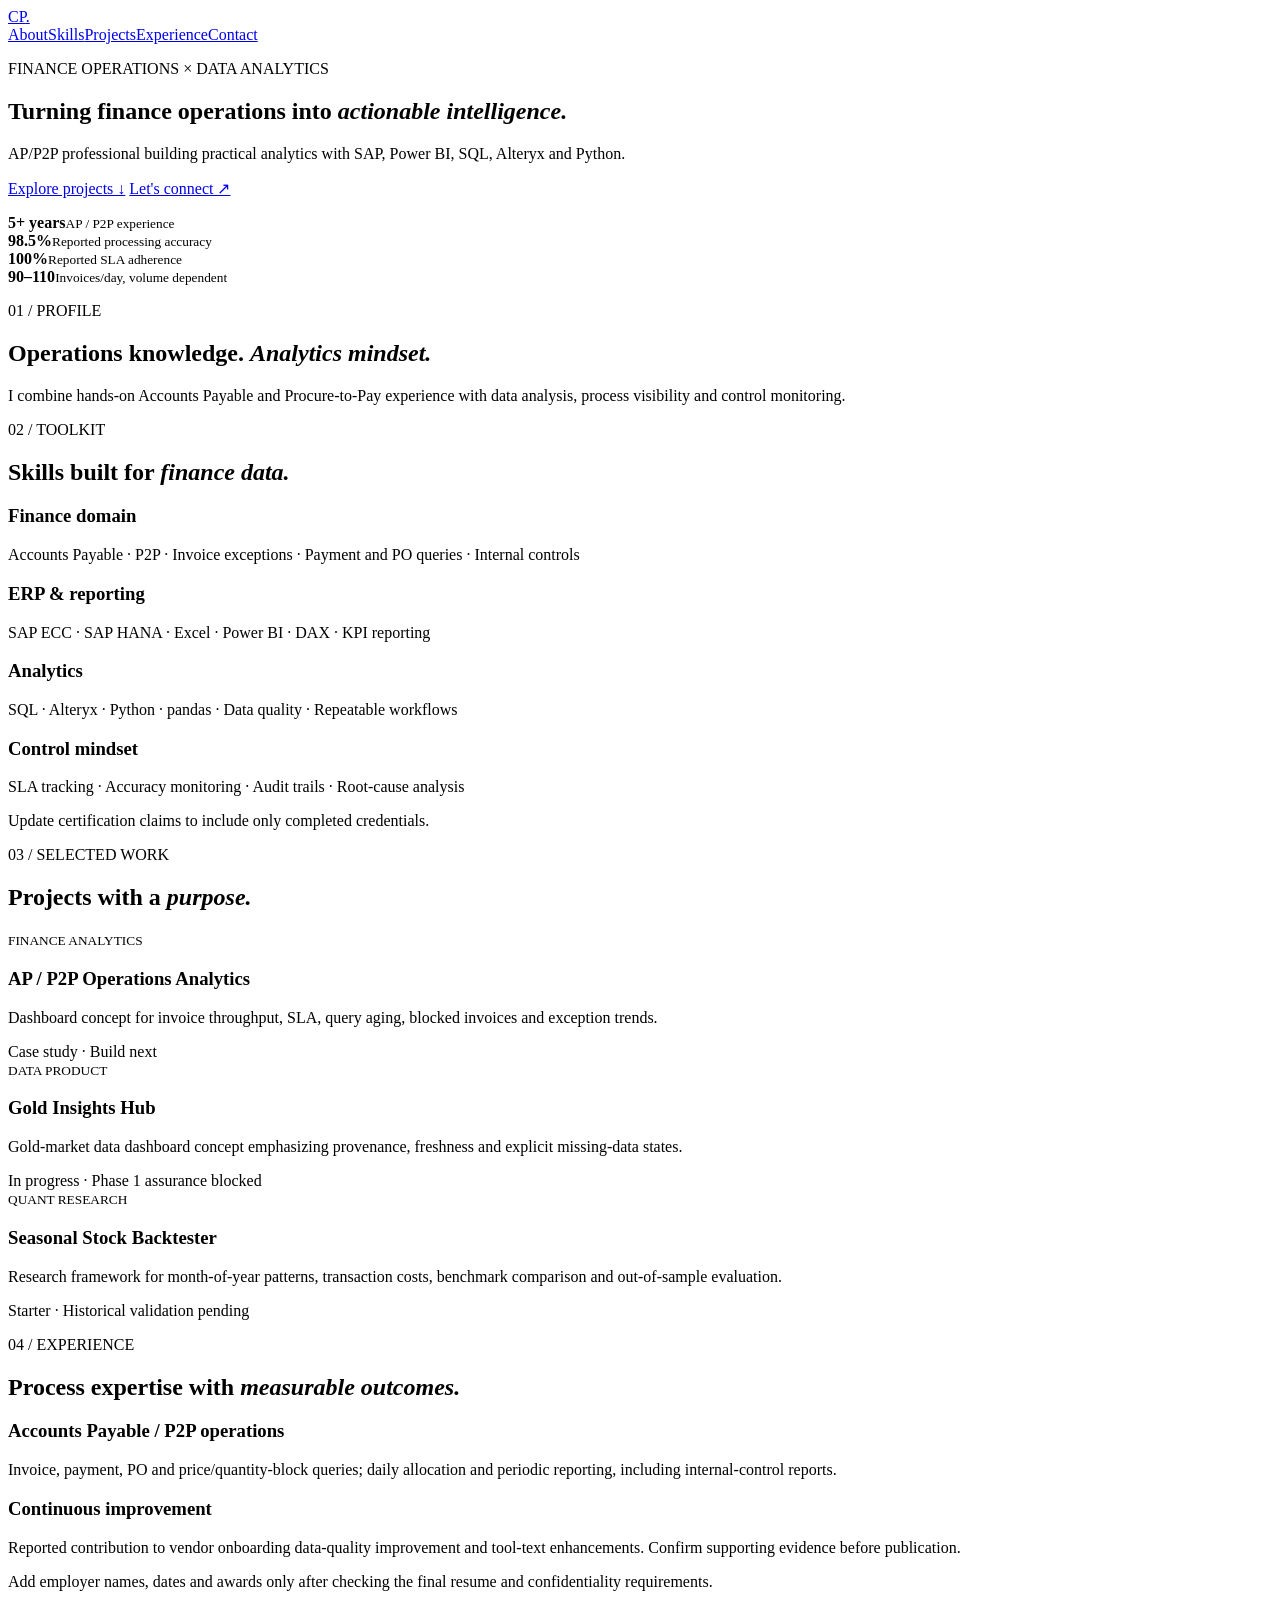
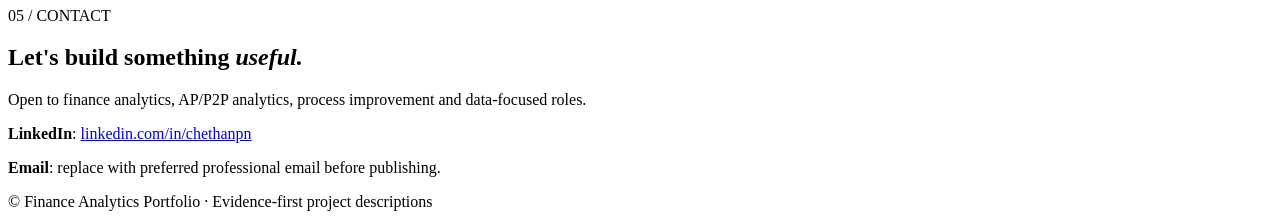
==== index.html @ 90d52b43 "Add index.html starter implementation" ====
<!doctype html>
<html lang="en"><head><meta charset="utf-8"><meta name="viewport" content="width=device-width,initial-scale=1"><meta name="description" content="Finance operations and analytics portfolio: AP/P2P, SAP, Power BI, SQL, Alteryx and Python."><title>Finance Analytics Portfolio</title><link rel="stylesheet" href="styles.css"></head>
<body><header><a class="brand" href="#home">CP<span>.</span></a><nav><a href="#about">About</a><a href="#skills">Skills</a><a href="#projects">Projects</a><a href="#experience">Experience</a><a href="#contact">Contact</a></nav></header>
<main>
<section id="home" class="hero"><p class="eyebrow">FINANCE OPERATIONS × DATA ANALYTICS</p><h1>Turning finance operations into <em>actionable intelligence.</em></h1><p class="lede">AP/P2P professional building practical analytics with SAP, Power BI, SQL, Alteryx and Python.</p><p><a class="button primary" href="#projects">Explore projects ↓</a> <a class="button" href="#contact">Let's connect ↗</a></p><div class="stats"><div><b>5+ years</b><small>AP / P2P experience</small></div><div><b>98.5%</b><small>Reported processing accuracy</small></div><div><b>100%</b><small>Reported SLA adherence</small></div><div><b>90–110</b><small>Invoices/day, volume dependent</small></div></div></section>
<section id="about"><p class="eyebrow">01 / PROFILE</p><h2>Operations knowledge. <em>Analytics mindset.</em></h2><p class="lead">I combine hands-on Accounts Payable and Procure-to-Pay experience with data analysis, process visibility and control monitoring.</p></section>
<section id="skills"><p class="eyebrow">02 / TOOLKIT</p><h2>Skills built for <em>finance data.</em></h2><div class="grid"><article><h3>Finance domain</h3><p>Accounts Payable · P2P · Invoice exceptions · Payment and PO queries · Internal controls</p></article><article><h3>ERP & reporting</h3><p>SAP ECC · SAP HANA · Excel · Power BI · DAX · KPI reporting</p></article><article><h3>Analytics</h3><p>SQL · Alteryx · Python · pandas · Data quality · Repeatable workflows</p></article><article><h3>Control mindset</h3><p>SLA tracking · Accuracy monitoring · Audit trails · Root-cause analysis</p></article></div><p class="note">Update certification claims to include only completed credentials.</p></section>
<section id="projects"><p class="eyebrow">03 / SELECTED WORK</p><h2>Projects with a <em>purpose.</em></h2><div class="grid"><article><small>FINANCE ANALYTICS</small><h3>AP / P2P Operations Analytics</h3><p>Dashboard concept for invoice throughput, SLA, query aging, blocked invoices and exception trends.</p><span class="status">Case study · Build next</span></article><article><small>DATA PRODUCT</small><h3>Gold Insights Hub</h3><p>Gold-market data dashboard concept emphasizing provenance, freshness and explicit missing-data states.</p><span class="status">In progress · Phase 1 assurance blocked</span></article><article><small>QUANT RESEARCH</small><h3>Seasonal Stock Backtester</h3><p>Research framework for month-of-year patterns, transaction costs, benchmark comparison and out-of-sample evaluation.</p><span class="status">Starter · Historical validation pending</span></article></div></section>
<section id="experience"><p class="eyebrow">04 / EXPERIENCE</p><h2>Process expertise with <em>measurable outcomes.</em></h2><article><h3>Accounts Payable / P2P operations</h3><p>Invoice, payment, PO and price/quantity-block queries; daily allocation and periodic reporting, including internal-control reports.</p></article><article><h3>Continuous improvement</h3><p>Reported contribution to vendor onboarding data-quality improvement and tool-text enhancements. Confirm supporting evidence before publication.</p></article><p class="note">Add employer names, dates and awards only after checking the final resume and confidentiality requirements.</p></section>
<section id="contact"><p class="eyebrow">05 / CONTACT</p><h2>Let's build something <em>useful.</em></h2><p>Open to finance analytics, AP/P2P analytics, process improvement and data-focused roles.</p><p><b>LinkedIn</b>: <a href="https://www.linkedin.com/in/chethanpn/">linkedin.com/in/chethanpn</a></p><p><b>Email</b>: replace with preferred professional email before publishing.</p></section>
</main><footer>© <span id="year"></span> Finance Analytics Portfolio · Evidence-first project descriptions</footer><script src="script.js"></script></body></html>
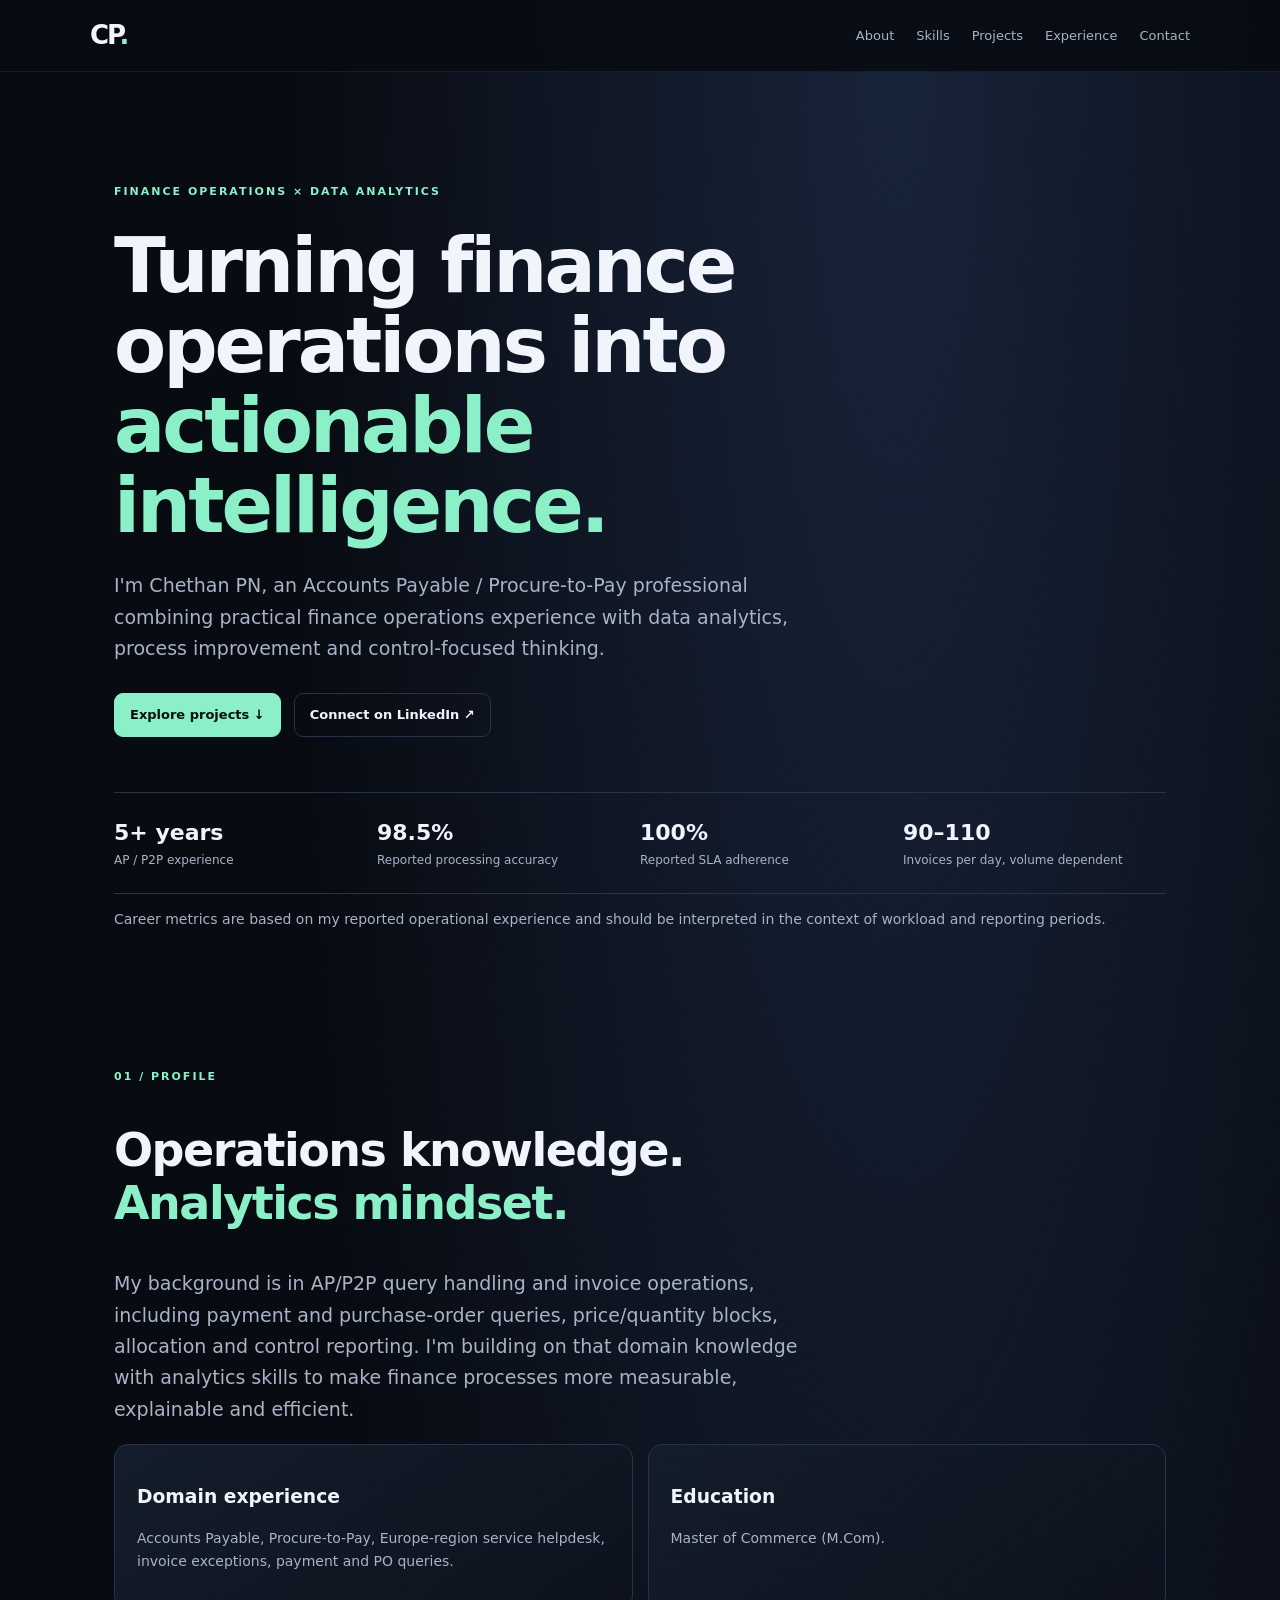
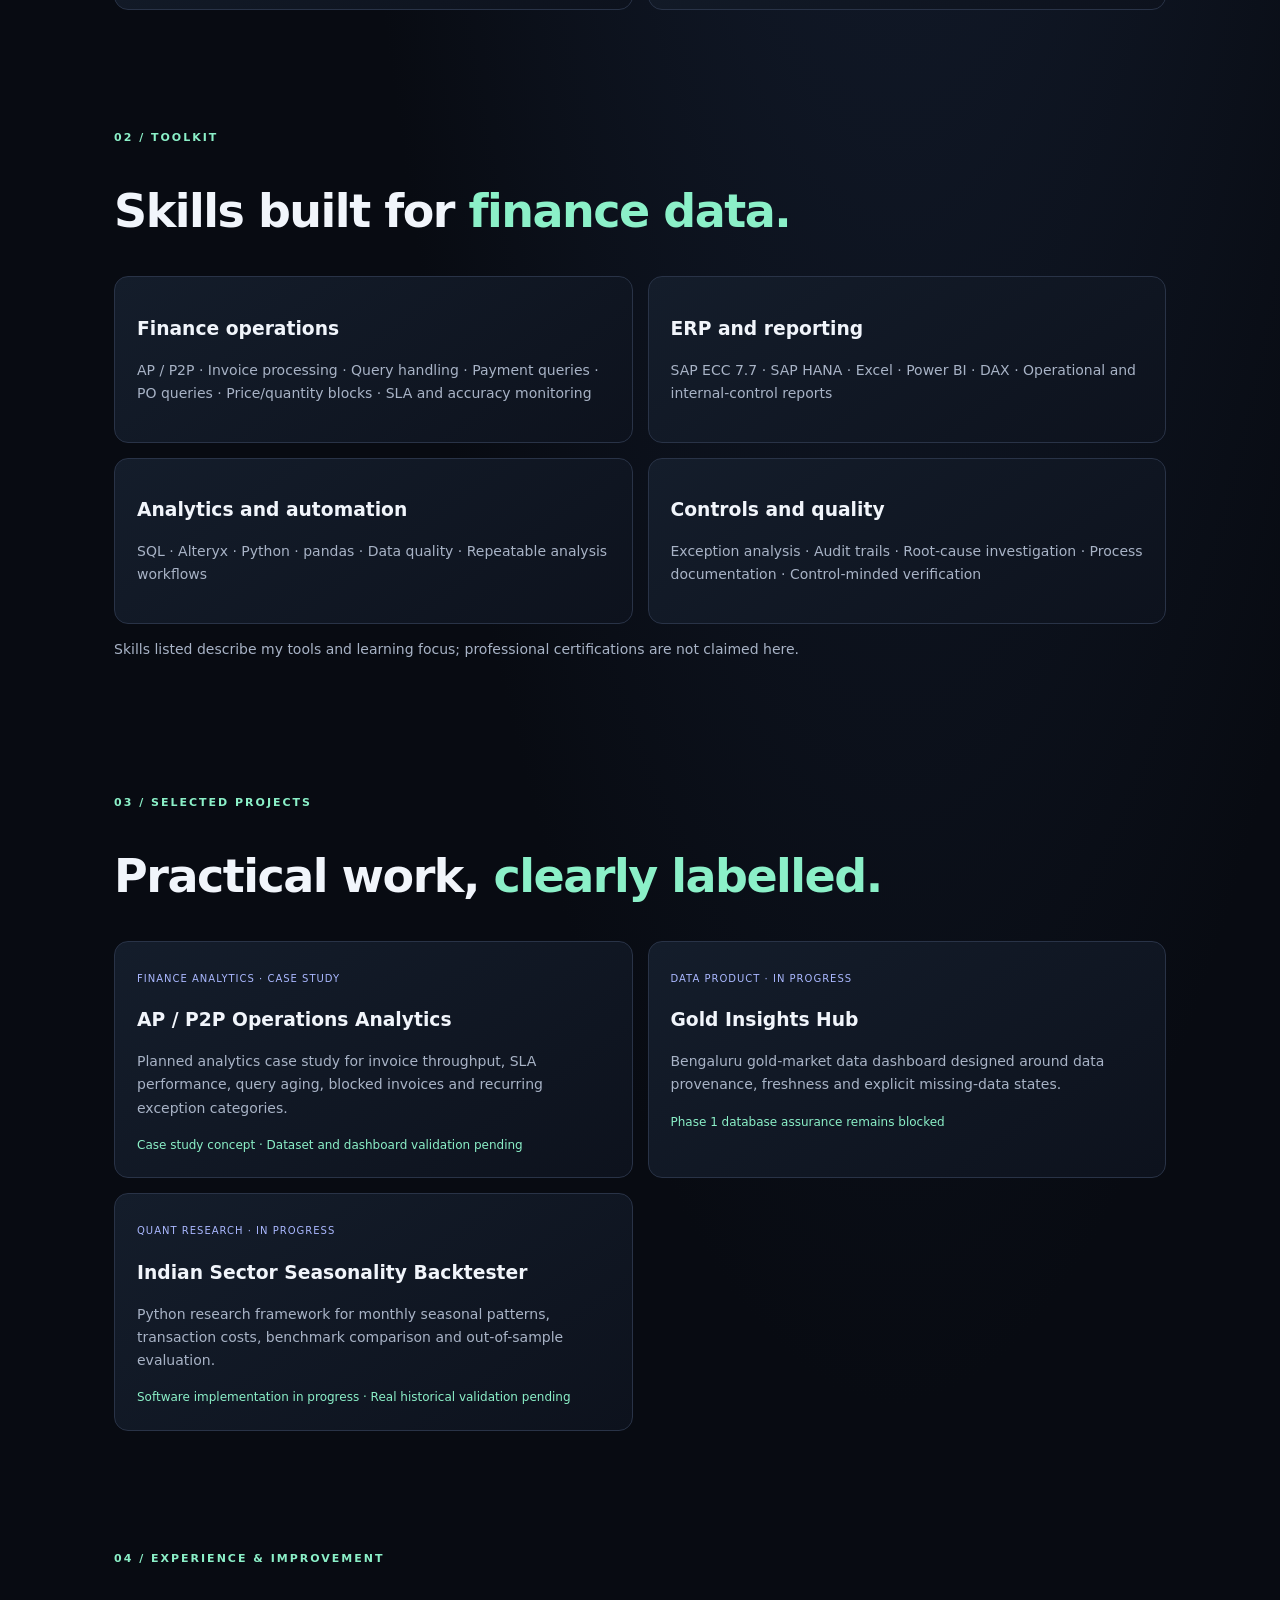
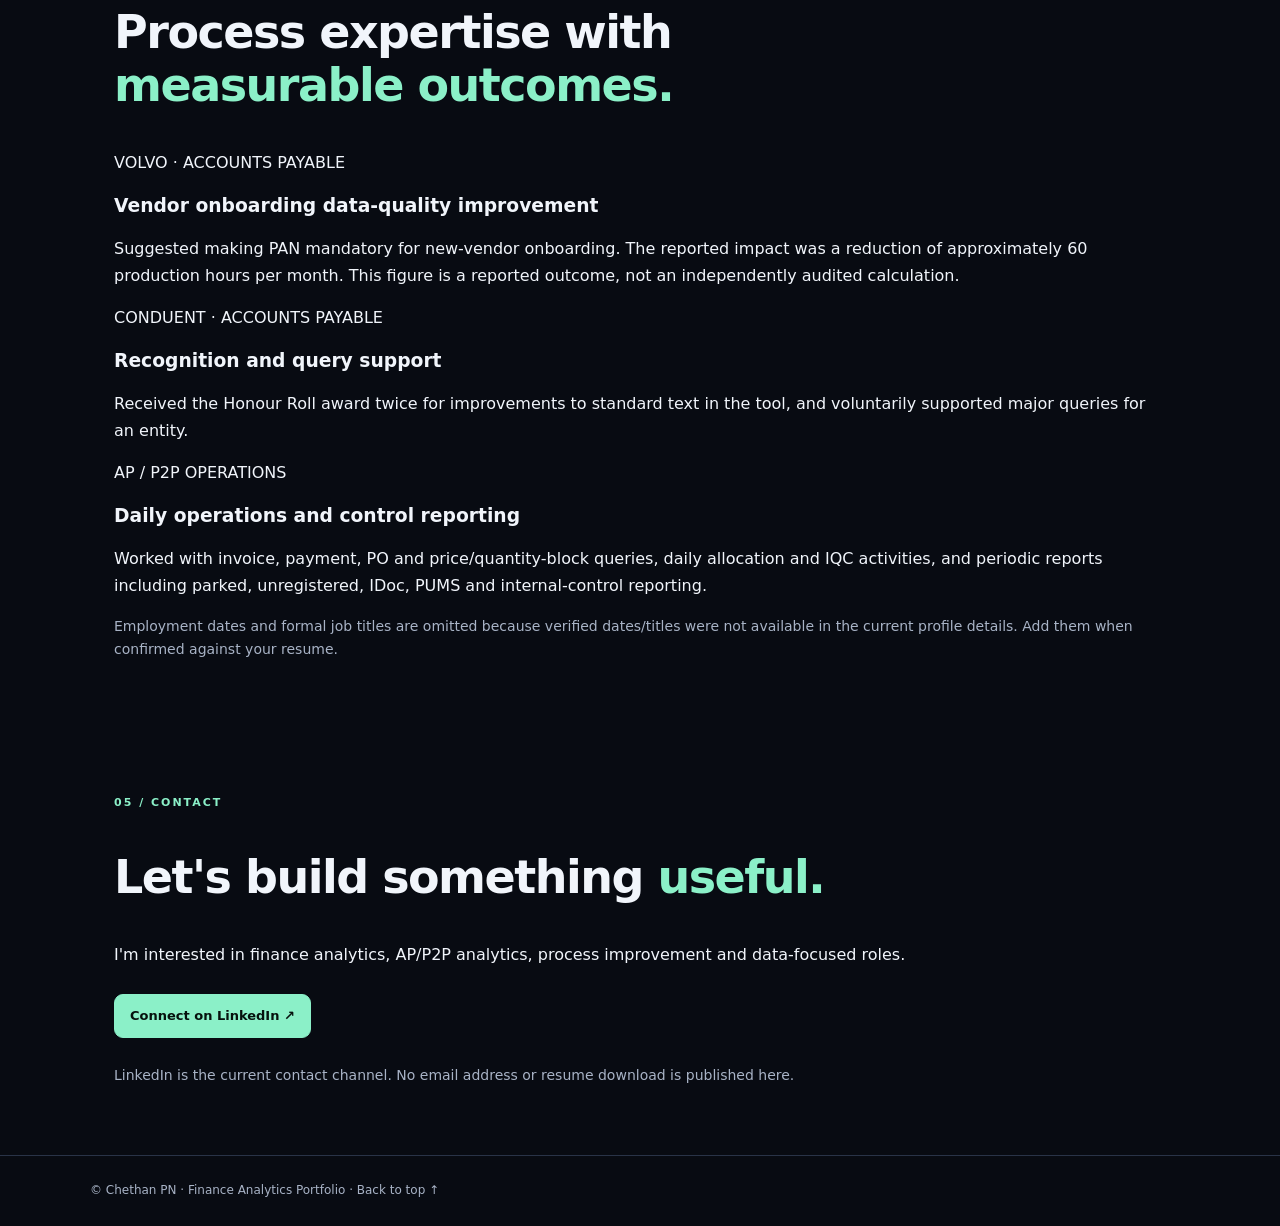
==== commit 77c9aefc: "Complete portfolio content with verified career background" ====
--- a/index.html
+++ b/index.html
@@ -1,11 +1,85 @@
 <!doctype html>
-<html lang="en"><head><meta charset="utf-8"><meta name="viewport" content="width=device-width,initial-scale=1"><meta name="description" content="Finance operations and analytics portfolio: AP/P2P, SAP, Power BI, SQL, Alteryx and Python."><title>Finance Analytics Portfolio</title><link rel="stylesheet" href="styles.css"></head>
-<body><header><a class="brand" href="#home">CP<span>.</span></a><nav><a href="#about">About</a><a href="#skills">Skills</a><a href="#projects">Projects</a><a href="#experience">Experience</a><a href="#contact">Contact</a></nav></header>
+<html lang="en">
+<head>
+<meta charset="utf-8">
+<meta name="viewport" content="width=device-width, initial-scale=1">
+<meta name="description" content="Chethan PN — Accounts Payable and Procure-to-Pay professional focused on finance analytics, SAP, Power BI, SQL, Alteryx and Python.">
+<meta name="theme-color" content="#080b12">
+<title>Chethan PN | Finance Analytics Portfolio</title>
+<link rel="stylesheet" href="styles.css">
+</head>
+<body>
+<header>
+  <a class="brand" href="#home" aria-label="Chethan PN home">CP<span>.</span></a>
+  <nav aria-label="Main navigation"><a href="#about">About</a><a href="#skills">Skills</a><a href="#projects">Projects</a><a href="#experience">Experience</a><a href="#contact">Contact</a></nav>
+</header>
 <main>
-<section id="home" class="hero"><p class="eyebrow">FINANCE OPERATIONS × DATA ANALYTICS</p><h1>Turning finance operations into <em>actionable intelligence.</em></h1><p class="lede">AP/P2P professional building practical analytics with SAP, Power BI, SQL, Alteryx and Python.</p><p><a class="button primary" href="#projects">Explore projects ↓</a> <a class="button" href="#contact">Let's connect ↗</a></p><div class="stats"><div><b>5+ years</b><small>AP / P2P experience</small></div><div><b>98.5%</b><small>Reported processing accuracy</small></div><div><b>100%</b><small>Reported SLA adherence</small></div><div><b>90–110</b><small>Invoices/day, volume dependent</small></div></div></section>
-<section id="about"><p class="eyebrow">01 / PROFILE</p><h2>Operations knowledge. <em>Analytics mindset.</em></h2><p class="lead">I combine hands-on Accounts Payable and Procure-to-Pay experience with data analysis, process visibility and control monitoring.</p></section>
-<section id="skills"><p class="eyebrow">02 / TOOLKIT</p><h2>Skills built for <em>finance data.</em></h2><div class="grid"><article><h3>Finance domain</h3><p>Accounts Payable · P2P · Invoice exceptions · Payment and PO queries · Internal controls</p></article><article><h3>ERP & reporting</h3><p>SAP ECC · SAP HANA · Excel · Power BI · DAX · KPI reporting</p></article><article><h3>Analytics</h3><p>SQL · Alteryx · Python · pandas · Data quality · Repeatable workflows</p></article><article><h3>Control mindset</h3><p>SLA tracking · Accuracy monitoring · Audit trails · Root-cause analysis</p></article></div><p class="note">Update certification claims to include only completed credentials.</p></section>
-<section id="projects"><p class="eyebrow">03 / SELECTED WORK</p><h2>Projects with a <em>purpose.</em></h2><div class="grid"><article><small>FINANCE ANALYTICS</small><h3>AP / P2P Operations Analytics</h3><p>Dashboard concept for invoice throughput, SLA, query aging, blocked invoices and exception trends.</p><span class="status">Case study · Build next</span></article><article><small>DATA PRODUCT</small><h3>Gold Insights Hub</h3><p>Gold-market data dashboard concept emphasizing provenance, freshness and explicit missing-data states.</p><span class="status">In progress · Phase 1 assurance blocked</span></article><article><small>QUANT RESEARCH</small><h3>Seasonal Stock Backtester</h3><p>Research framework for month-of-year patterns, transaction costs, benchmark comparison and out-of-sample evaluation.</p><span class="status">Starter · Historical validation pending</span></article></div></section>
-<section id="experience"><p class="eyebrow">04 / EXPERIENCE</p><h2>Process expertise with <em>measurable outcomes.</em></h2><article><h3>Accounts Payable / P2P operations</h3><p>Invoice, payment, PO and price/quantity-block queries; daily allocation and periodic reporting, including internal-control reports.</p></article><article><h3>Continuous improvement</h3><p>Reported contribution to vendor onboarding data-quality improvement and tool-text enhancements. Confirm supporting evidence before publication.</p></article><p class="note">Add employer names, dates and awards only after checking the final resume and confidentiality requirements.</p></section>
-<section id="contact"><p class="eyebrow">05 / CONTACT</p><h2>Let's build something <em>useful.</em></h2><p>Open to finance analytics, AP/P2P analytics, process improvement and data-focused roles.</p><p><b>LinkedIn</b>: <a href="https://www.linkedin.com/in/chethanpn/">linkedin.com/in/chethanpn</a></p><p><b>Email</b>: replace with preferred professional email before publishing.</p></section>
-</main><footer>© <span id="year"></span> Finance Analytics Portfolio · Evidence-first project descriptions</footer><script src="script.js"></script></body></html>+<section id="home" class="hero">
+  <p class="eyebrow">FINANCE OPERATIONS × DATA ANALYTICS</p>
+  <h1>Turning finance operations into <em>actionable intelligence.</em></h1>
+  <p class="lede">I'm Chethan PN, an Accounts Payable / Procure-to-Pay professional combining practical finance operations experience with data analytics, process improvement and control-focused thinking.</p>
+  <p><a class="button primary" href="#projects">Explore projects ↓</a> <a class="button" href="https://www.linkedin.com/in/chethanpn/" target="_blank" rel="noopener noreferrer">Connect on LinkedIn ↗</a></p>
+  <div class="stats" aria-label="Career highlights">
+    <div><b>5+ years</b><small>AP / P2P experience</small></div>
+    <div><b>98.5%</b><small>Reported processing accuracy</small></div>
+    <div><b>100%</b><small>Reported SLA adherence</small></div>
+    <div><b>90–110</b><small>Invoices per day, volume dependent</small></div>
+  </div>
+  <p class="note">Career metrics are based on my reported operational experience and should be interpreted in the context of workload and reporting periods.</p>
+</section>
+
+<section id="about">
+  <p class="eyebrow">01 / PROFILE</p>
+  <h2>Operations knowledge. <em>Analytics mindset.</em></h2>
+  <p class="lead">My background is in AP/P2P query handling and invoice operations, including payment and purchase-order queries, price/quantity blocks, allocation and control reporting. I'm building on that domain knowledge with analytics skills to make finance processes more measurable, explainable and efficient.</p>
+  <div class="grid">
+    <article><h3>Domain experience</h3><p>Accounts Payable, Procure-to-Pay, Europe-region service helpdesk, invoice exceptions, payment and PO queries.</p></article>
+    <article><h3>Education</h3><p>Master of Commerce (M.Com).</p></article>
+  </div>
+</section>
+
+<section id="skills">
+  <p class="eyebrow">02 / TOOLKIT</p>
+  <h2>Skills built for <em>finance data.</em></h2>
+  <div class="grid">
+    <article><h3>Finance operations</h3><p>AP / P2P · Invoice processing · Query handling · Payment queries · PO queries · Price/quantity blocks · SLA and accuracy monitoring</p></article>
+    <article><h3>ERP and reporting</h3><p>SAP ECC 7.7 · SAP HANA · Excel · Power BI · DAX · Operational and internal-control reports</p></article>
+    <article><h3>Analytics and automation</h3><p>SQL · Alteryx · Python · pandas · Data quality · Repeatable analysis workflows</p></article>
+    <article><h3>Controls and quality</h3><p>Exception analysis · Audit trails · Root-cause investigation · Process documentation · Control-minded verification</p></article>
+  </div>
+  <p class="note">Skills listed describe my tools and learning focus; professional certifications are not claimed here.</p>
+</section>
+
+<section id="projects">
+  <p class="eyebrow">03 / SELECTED PROJECTS</p>
+  <h2>Practical work, <em>clearly labelled.</em></h2>
+  <div class="grid">
+    <article><small>FINANCE ANALYTICS · CASE STUDY</small><h3>AP / P2P Operations Analytics</h3><p>Planned analytics case study for invoice throughput, SLA performance, query aging, blocked invoices and recurring exception categories.</p><span class="status">Case study concept · Dataset and dashboard validation pending</span></article>
+    <article><small>DATA PRODUCT · IN PROGRESS</small><h3>Gold Insights Hub</h3><p>Bengaluru gold-market data dashboard designed around data provenance, freshness and explicit missing-data states.</p><span class="status">Phase 1 database assurance remains blocked</span></article>
+    <article><small>QUANT RESEARCH · IN PROGRESS</small><h3>Indian Sector Seasonality Backtester</h3><p>Python research framework for monthly seasonal patterns, transaction costs, benchmark comparison and out-of-sample evaluation.</p><span class="status">Software implementation in progress · Real historical validation pending</span></article>
+  </div>
+</section>
+
+<section id="experience">
+  <p class="eyebrow">04 / EXPERIENCE & IMPROVEMENT</p>
+  <h2>Process expertise with <em>measurable outcomes.</em></h2>
+  <div class="timeline">
+    <div><span class="timeline-date">VOLVO · ACCOUNTS PAYABLE</span><h3>Vendor onboarding data-quality improvement</h3><p>Suggested making PAN mandatory for new-vendor onboarding. The reported impact was a reduction of approximately 60 production hours per month. This figure is a reported outcome, not an independently audited calculation.</p></div>
+    <div><span class="timeline-date">CONDUENT · ACCOUNTS PAYABLE</span><h3>Recognition and query support</h3><p>Received the Honour Roll award twice for improvements to standard text in the tool, and voluntarily supported major queries for an entity.</p></div>
+    <div><span class="timeline-date">AP / P2P OPERATIONS</span><h3>Daily operations and control reporting</h3><p>Worked with invoice, payment, PO and price/quantity-block queries, daily allocation and IQC activities, and periodic reports including parked, unregistered, IDoc, PUMS and internal-control reporting.</p></div>
+  </div>
+  <p class="note">Employment dates and formal job titles are omitted because verified dates/titles were not available in the current profile details. Add them when confirmed against your resume.</p>
+</section>
+
+<section id="contact" class="contact">
+  <p class="eyebrow">05 / CONTACT</p>
+  <h2>Let's build something <em>useful.</em></h2>
+  <p>I'm interested in finance analytics, AP/P2P analytics, process improvement and data-focused roles.</p>
+  <p><a class="button primary" href="https://www.linkedin.com/in/chethanpn/" target="_blank" rel="noopener noreferrer">Connect on LinkedIn ↗</a></p>
+  <p class="note">LinkedIn is the current contact channel. No email address or resume download is published here.</p>
+</section>
+</main>
+<footer>© <span id="year"></span> Chethan PN · Finance Analytics Portfolio · <a href="#home">Back to top ↑</a></footer>
+<script src="script.js"></script>
+</body>
+</html>
--- a/styles.css
+++ b/styles.css
@@ -0,0 +1 @@
+:root{--bg:#080b12;--panel:#111927;--line:#293347;--text:#f1f5fb;--muted:#a8b3c6;--mint:#8bf0c8;--lav:#aab8ff}*{box-sizing:border-box}html{scroll-behavior:smooth}body{margin:0;background:radial-gradient(ellipse at 70% 0%,#18243a,var(--bg) 48%);color:var(--text);font:16px/1.65 system-ui,-apple-system,Segoe UI,sans-serif}a{color:inherit;text-decoration:none}header{height:72px;position:sticky;top:0;z-index:4;display:flex;align-items:center;justify-content:space-between;padding:0 max(22px,calc((100vw - 1100px)/2));background:#080b12e8;border-bottom:1px solid #ffffff12;backdrop-filter:blur(14px)}.brand{font-size:26px;font-weight:900;letter-spacing:-2px}.brand span,em{color:var(--mint);font-style:normal}nav{display:flex;gap:22px;color:var(--muted);font-size:13px}nav a:hover,a:hover{color:var(--mint)}main{max-width:1100px;margin:auto;padding:0 24px}.hero{padding:100px 0 58px}.eyebrow{font-size:11px;letter-spacing:2px;color:var(--mint);font-weight:800}h1{font-size:clamp(42px,7vw,76px);line-height:1.05;letter-spacing:-3px;max-width:900px;margin:25px 0}.lede,.lead{font-size:19px;color:var(--muted);max-width:700px}.button{display:inline-block;padding:10px 15px;border:1px solid var(--line);border-radius:9px;font-size:13px;font-weight:700;margin:10px 8px 10px 0}.primary{background:var(--mint);border-color:var(--mint);color:#06110d}.stats{display:grid;grid-template-columns:repeat(4,1fr);border-top:1px solid var(--line);border-bottom:1px solid var(--line);margin-top:45px}.stats div{padding:22px 12px 22px 0}.stats b,.stats small{display:block}.stats b{font-size:22px}.stats small{font-size:12px;color:var(--muted)}section:not(.hero){padding:54px 0}h2{font-size:clamp(30px,4vw,46px);line-height:1.15;letter-spacing:-1.5px;max-width:800px}h3{line-height:1.2}.grid{display:grid;grid-template-columns:repeat(2,minmax(0,1fr));gap:15px}.grid article,section article{border:1px solid var(--line);border-radius:14px;padding:22px;background:linear-gradient(145deg,#141d2b,#0d121d)}article p,.note{color:var(--muted);font-size:14px}.grid small{color:var(--lav);font-size:10px;letter-spacing:1px}.status{display:block;color:var(--mint);font-size:12px;margin-top:16px}footer{border-top:1px solid var(--line);padding:25px max(22px,calc((100vw - 1100px)/2));color:var(--muted);font-size:12px}@media(max-width:720px){nav{display:none}header{padding:0 20px}main{padding:0 20px}.hero{padding-top:70px}h1{letter-spacing:-2px}.stats{grid-template-columns:repeat(2,1fr)}.grid{grid-template-columns:1fr}}
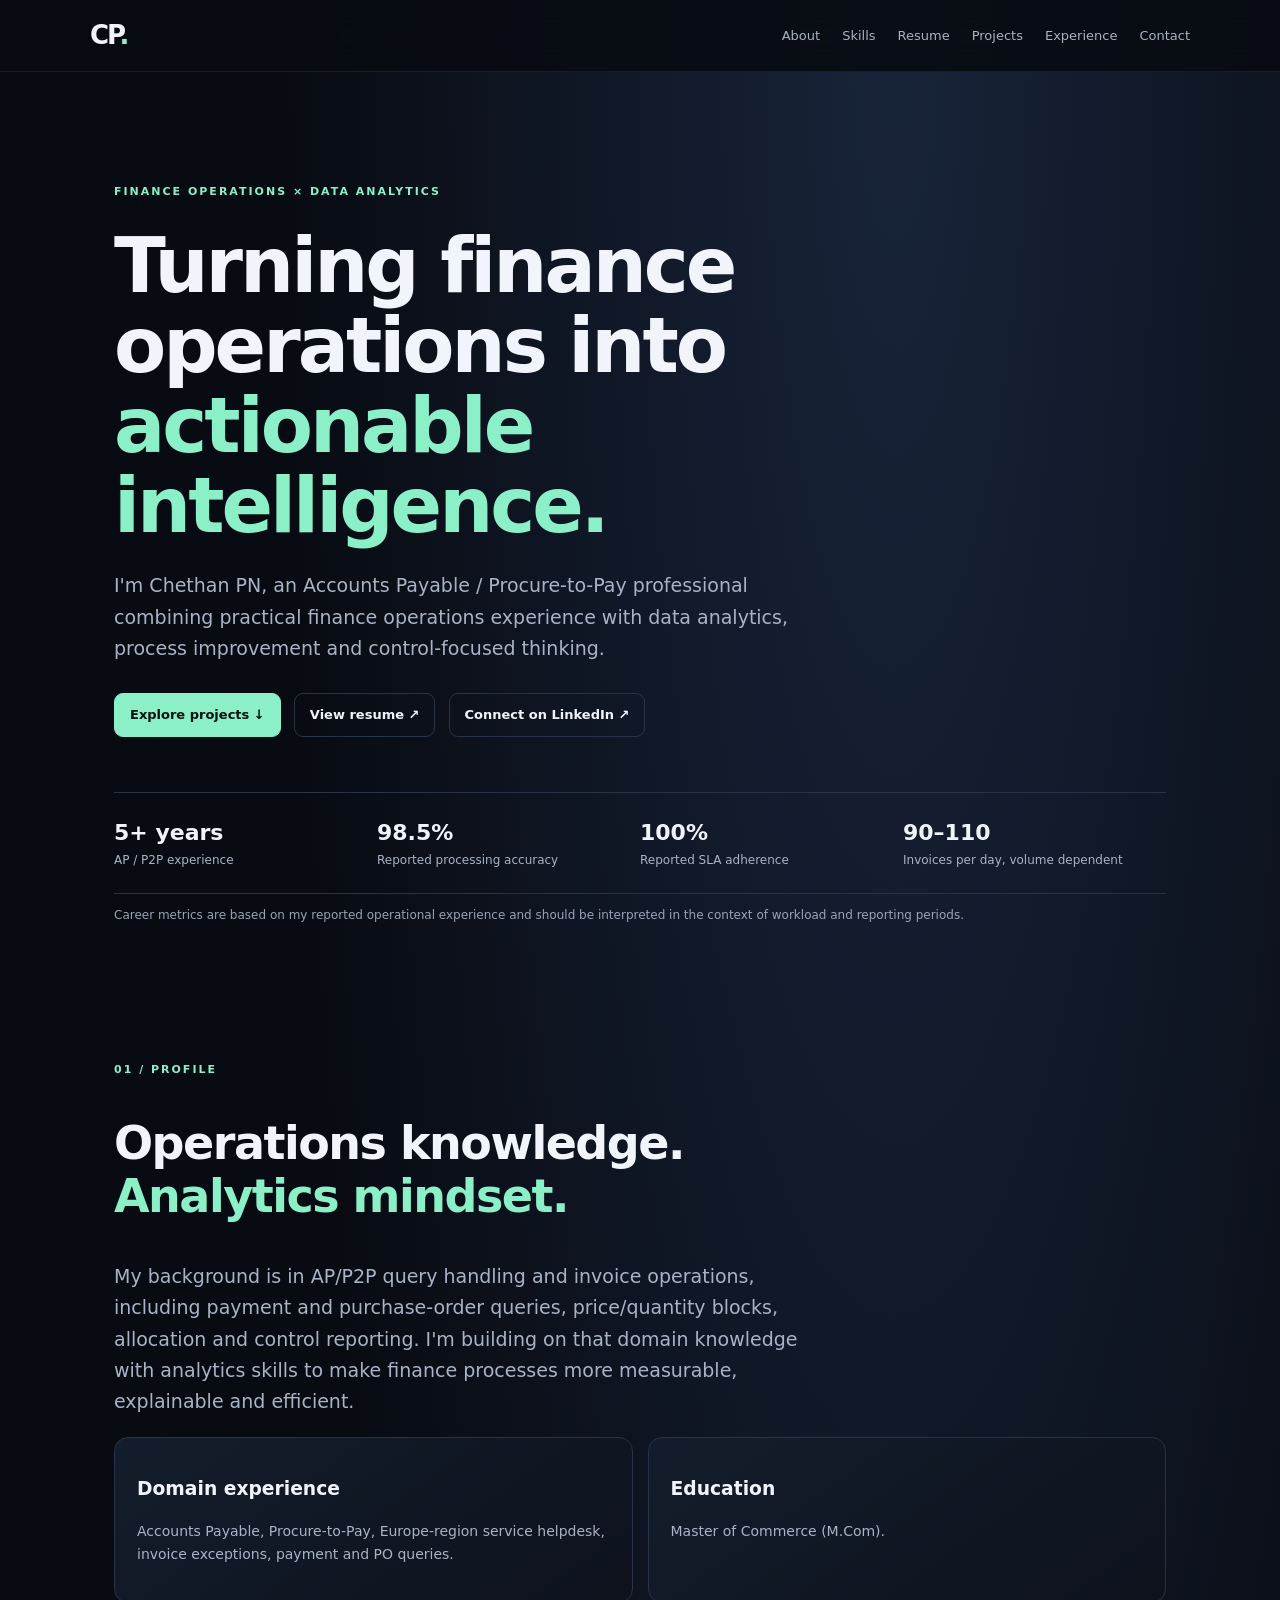
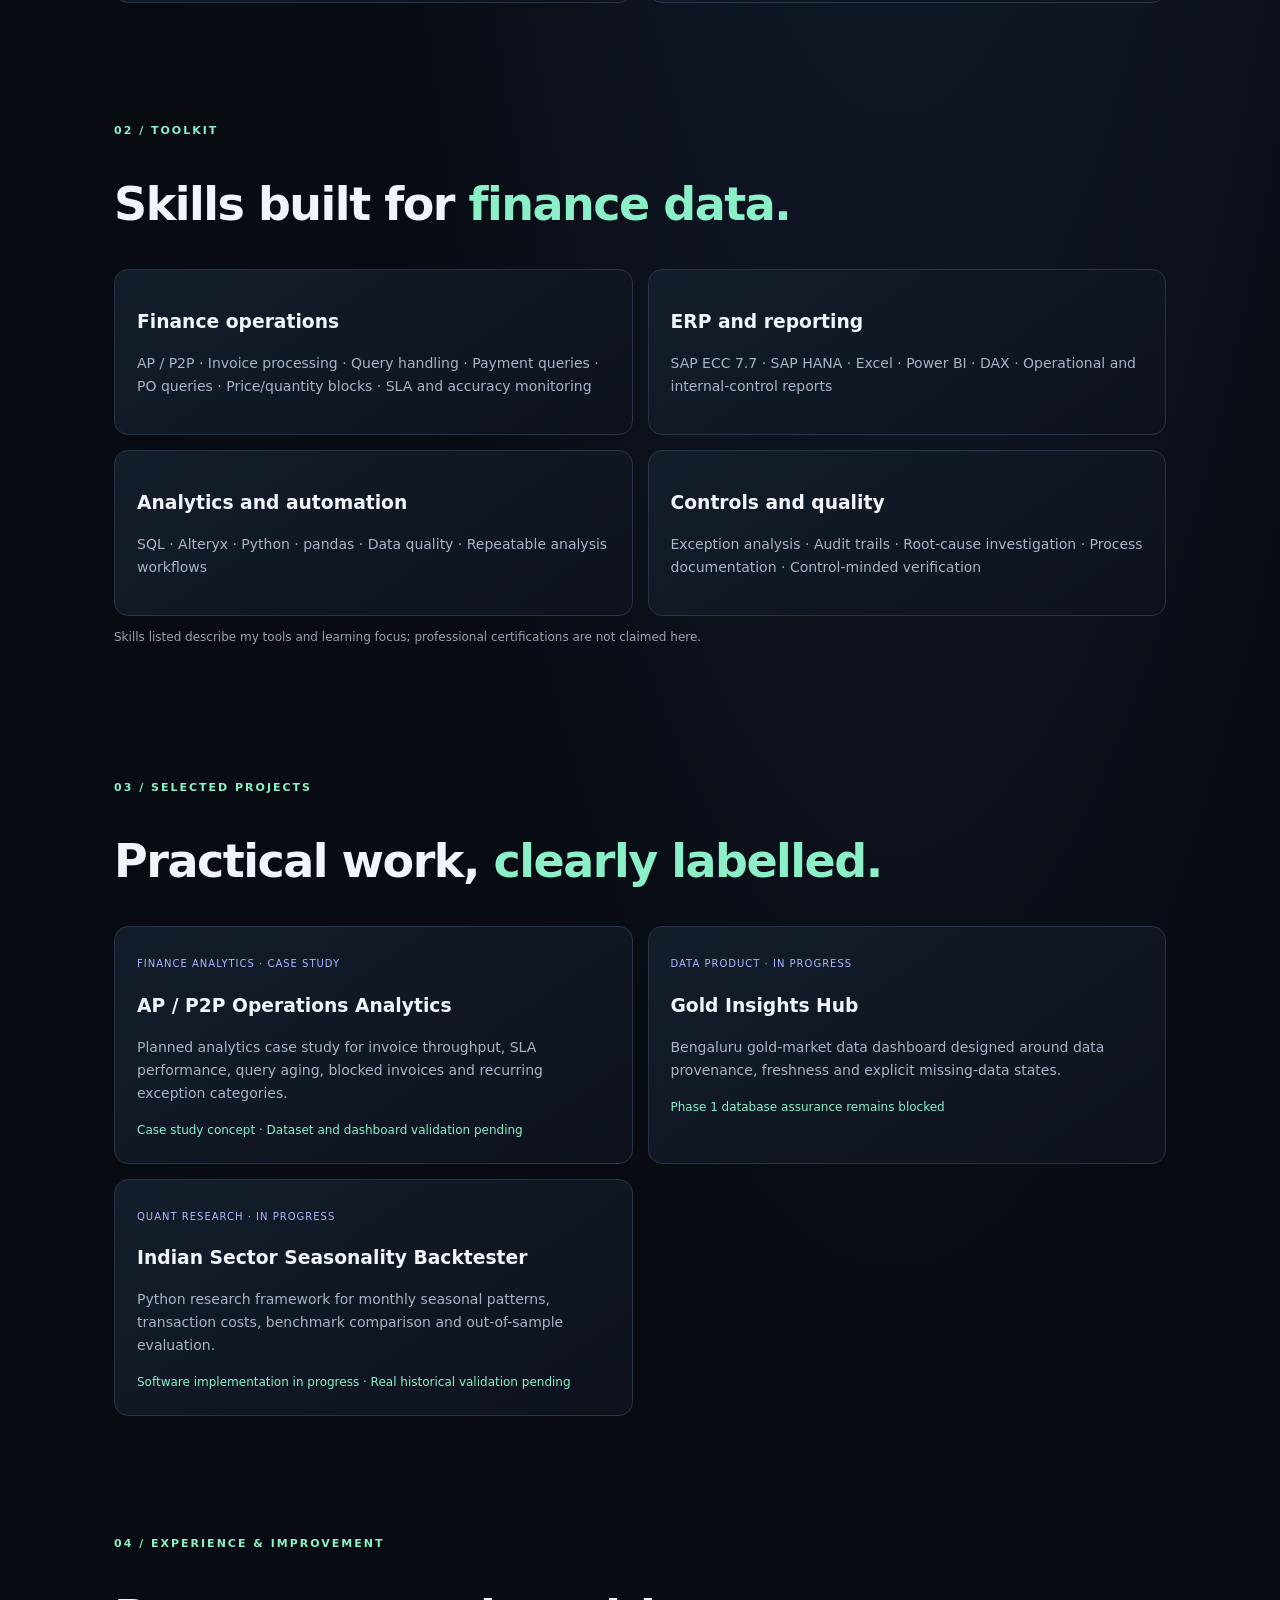
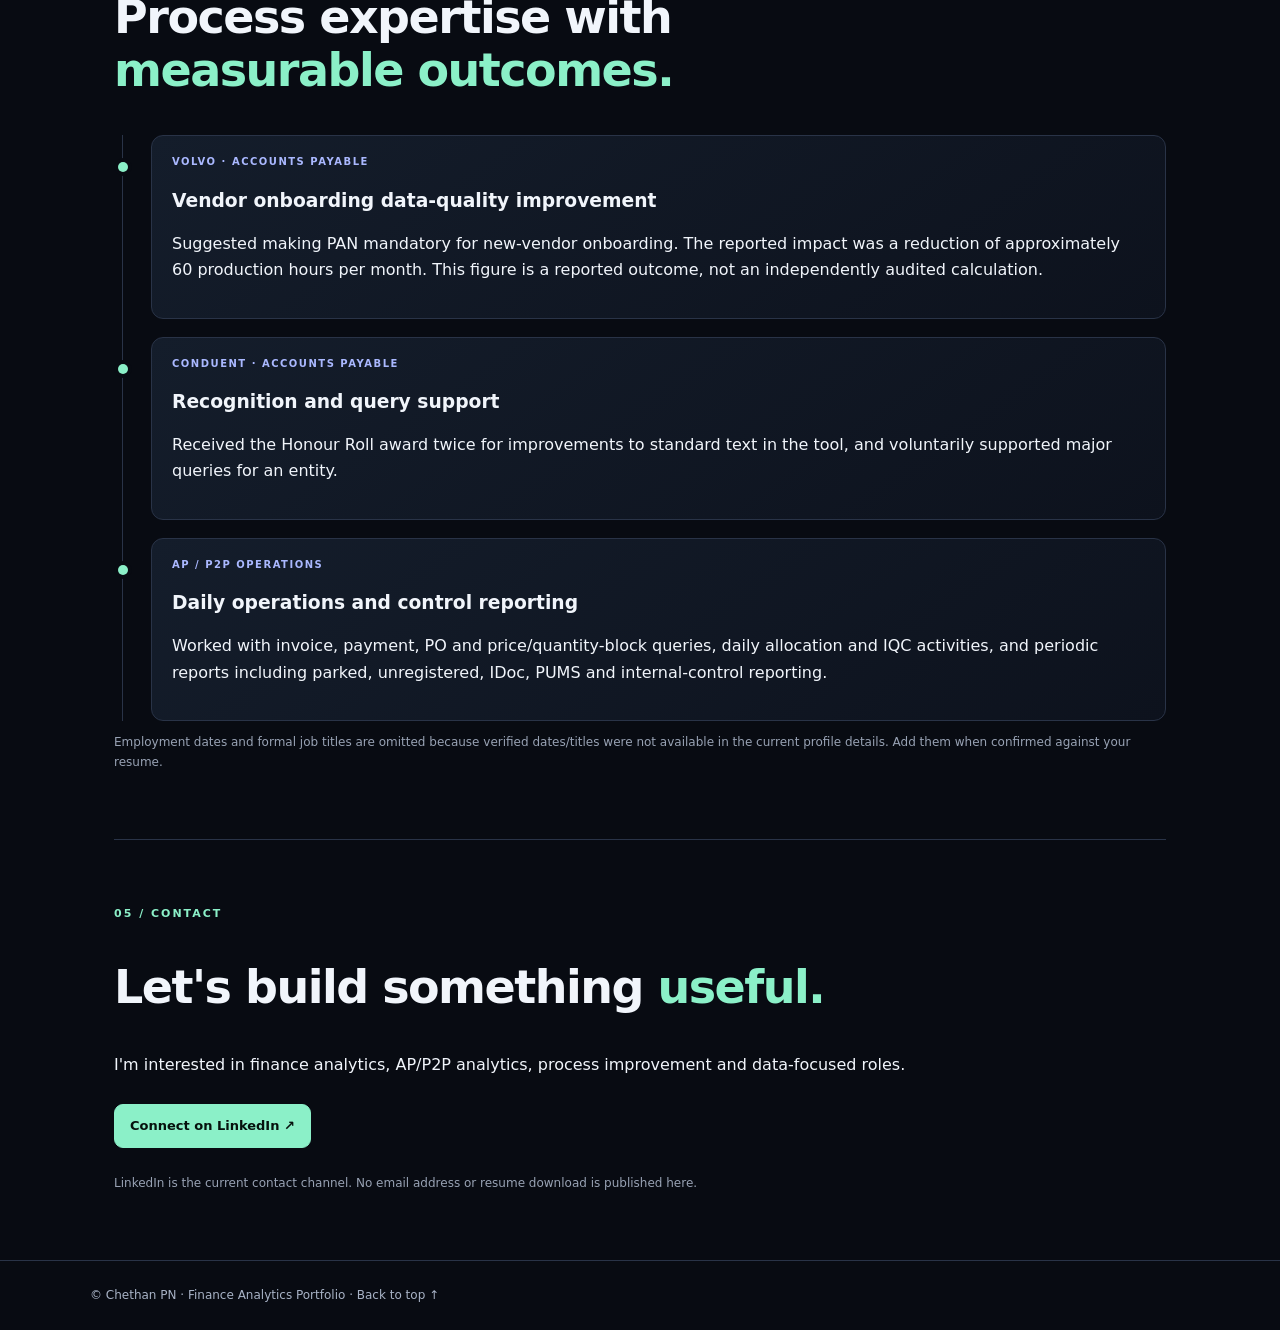
==== commit 62bfcbdc: "Link portfolio to printable resume page" ====
--- a/index.html
+++ b/index.html
@@ -11,14 +11,14 @@
 <body>
 <header>
   <a class="brand" href="#home" aria-label="Chethan PN home">CP<span>.</span></a>
-  <nav aria-label="Main navigation"><a href="#about">About</a><a href="#skills">Skills</a><a href="#projects">Projects</a><a href="#experience">Experience</a><a href="#contact">Contact</a></nav>
+  <nav aria-label="Main navigation"><a href="#about">About</a><a href="#skills">Skills</a><a href="resume.html">Resume</a><a href="#projects">Projects</a><a href="#experience">Experience</a><a href="#contact">Contact</a></nav>
 </header>
 <main>
 <section id="home" class="hero">
   <p class="eyebrow">FINANCE OPERATIONS × DATA ANALYTICS</p>
   <h1>Turning finance operations into <em>actionable intelligence.</em></h1>
   <p class="lede">I'm Chethan PN, an Accounts Payable / Procure-to-Pay professional combining practical finance operations experience with data analytics, process improvement and control-focused thinking.</p>
-  <p><a class="button primary" href="#projects">Explore projects ↓</a> <a class="button" href="https://www.linkedin.com/in/chethanpn/" target="_blank" rel="noopener noreferrer">Connect on LinkedIn ↗</a></p>
+  <p><a class="button primary" href="#projects">Explore projects ↓</a> <a class="button" href="resume.html">View resume ↗</a> <a class="button" href="https://www.linkedin.com/in/chethanpn/" target="_blank" rel="noopener noreferrer">Connect on LinkedIn ↗</a></p>
   <div class="stats" aria-label="Career highlights">
     <div><b>5+ years</b><small>AP / P2P experience</small></div>
     <div><b>98.5%</b><small>Reported processing accuracy</small></div>
--- a/styles.css
+++ b/styles.css
@@ -1 +1 @@
-:root{--bg:#080b12;--panel:#111927;--line:#293347;--text:#f1f5fb;--muted:#a8b3c6;--mint:#8bf0c8;--lav:#aab8ff}*{box-sizing:border-box}html{scroll-behavior:smooth}body{margin:0;background:radial-gradient(ellipse at 70% 0%,#18243a,var(--bg) 48%);color:var(--text);font:16px/1.65 system-ui,-apple-system,Segoe UI,sans-serif}a{color:inherit;text-decoration:none}header{height:72px;position:sticky;top:0;z-index:4;display:flex;align-items:center;justify-content:space-between;padding:0 max(22px,calc((100vw - 1100px)/2));background:#080b12e8;border-bottom:1px solid #ffffff12;backdrop-filter:blur(14px)}.brand{font-size:26px;font-weight:900;letter-spacing:-2px}.brand span,em{color:var(--mint);font-style:normal}nav{display:flex;gap:22px;color:var(--muted);font-size:13px}nav a:hover,a:hover{color:var(--mint)}main{max-width:1100px;margin:auto;padding:0 24px}.hero{padding:100px 0 58px}.eyebrow{font-size:11px;letter-spacing:2px;color:var(--mint);font-weight:800}h1{font-size:clamp(42px,7vw,76px);line-height:1.05;letter-spacing:-3px;max-width:900px;margin:25px 0}.lede,.lead{font-size:19px;color:var(--muted);max-width:700px}.button{display:inline-block;padding:10px 15px;border:1px solid var(--line);border-radius:9px;font-size:13px;font-weight:700;margin:10px 8px 10px 0}.primary{background:var(--mint);border-color:var(--mint);color:#06110d}.stats{display:grid;grid-template-columns:repeat(4,1fr);border-top:1px solid var(--line);border-bottom:1px solid var(--line);margin-top:45px}.stats div{padding:22px 12px 22px 0}.stats b,.stats small{display:block}.stats b{font-size:22px}.stats small{font-size:12px;color:var(--muted)}section:not(.hero){padding:54px 0}h2{font-size:clamp(30px,4vw,46px);line-height:1.15;letter-spacing:-1.5px;max-width:800px}h3{line-height:1.2}.grid{display:grid;grid-template-columns:repeat(2,minmax(0,1fr));gap:15px}.grid article,section article{border:1px solid var(--line);border-radius:14px;padding:22px;background:linear-gradient(145deg,#141d2b,#0d121d)}article p,.note{color:var(--muted);font-size:14px}.grid small{color:var(--lav);font-size:10px;letter-spacing:1px}.status{display:block;color:var(--mint);font-size:12px;margin-top:16px}footer{border-top:1px solid var(--line);padding:25px max(22px,calc((100vw - 1100px)/2));color:var(--muted);font-size:12px}@media(max-width:720px){nav{display:none}header{padding:0 20px}main{padding:0 20px}.hero{padding-top:70px}h1{letter-spacing:-2px}.stats{grid-template-columns:repeat(2,1fr)}.grid{grid-template-columns:1fr}}+:root{--bg:#080b12;--panel:#111927;--line:#293347;--text:#f1f5fb;--muted:#a8b3c6;--mint:#8bf0c8;--lav:#aab8ff}*{box-sizing:border-box}html{scroll-behavior:smooth}body{margin:0;background:radial-gradient(ellipse at 70% 0%,#18243a,var(--bg) 48%);color:var(--text);font:16px/1.65 system-ui,-apple-system,Segoe UI,sans-serif}a{color:inherit;text-decoration:none}header{height:72px;position:sticky;top:0;z-index:4;display:flex;align-items:center;justify-content:space-between;padding:0 max(22px,calc((100vw - 1100px)/2));background:#080b12e8;border-bottom:1px solid #ffffff12;backdrop-filter:blur(14px)}.brand{font-size:26px;font-weight:900;letter-spacing:-2px}.brand span,em{color:var(--mint);font-style:normal}nav{display:flex;gap:22px;color:var(--muted);font-size:13px}nav a:hover,a:hover{color:var(--mint)}main{max-width:1100px;margin:auto;padding:0 24px}.hero{padding:100px 0 58px}.eyebrow{font-size:11px;letter-spacing:2px;color:var(--mint);font-weight:800}h1{font-size:clamp(42px,7vw,76px);line-height:1.05;letter-spacing:-3px;max-width:900px;margin:25px 0}.lede,.lead{font-size:19px;color:var(--muted);max-width:700px}.button{display:inline-block;padding:10px 15px;border:1px solid var(--line);border-radius:9px;font-size:13px;font-weight:700;margin:10px 8px 10px 0}.primary{background:var(--mint);border-color:var(--mint);color:#06110d}.stats{display:grid;grid-template-columns:repeat(4,1fr);border-top:1px solid var(--line);border-bottom:1px solid var(--line);margin-top:45px}.stats div{padding:22px 12px 22px 0}.stats b,.stats small{display:block}.stats b{font-size:22px}.stats small{font-size:12px;color:var(--muted)}section:not(.hero){padding:54px 0}h2{font-size:clamp(30px,4vw,46px);line-height:1.15;letter-spacing:-1.5px;max-width:800px}h3{line-height:1.2}.grid{display:grid;grid-template-columns:repeat(2,minmax(0,1fr));gap:15px}.grid article,section article{border:1px solid var(--line);border-radius:14px;padding:22px;background:linear-gradient(145deg,#141d2b,#0d121d)}article p,.note{color:var(--muted);font-size:14px}.grid small{color:var(--lav);font-size:10px;letter-spacing:1px}.status{display:block;color:var(--mint);font-size:12px;margin-top:16px}.timeline{border-left:1px solid var(--line);margin:28px 0 0 8px;padding-left:28px;display:grid;gap:18px}.timeline>div{position:relative;padding:18px 20px;border:1px solid var(--line);border-radius:12px;background:linear-gradient(145deg,#141d2b,#0d121d)}.timeline>div:before{content:"";position:absolute;left:-34px;top:26px;width:10px;height:10px;border-radius:50%;background:var(--mint);box-shadow:0 0 0 4px var(--bg)}.timeline-date{display:block;color:var(--lav);font-size:10px;letter-spacing:1.5px;font-weight:800}.contact{border-top:1px solid var(--line)}.note{font-size:12px;color:var(--muted);opacity:.9}footer{border-top:1px solid var(--line);padding:25px max(22px,calc((100vw - 1100px)/2));color:var(--muted);font-size:12px}@media(max-width:720px){nav{display:none}header{padding:0 20px}main{padding:0 20px}.hero{padding-top:70px}h1{letter-spacing:-2px}.stats{grid-template-columns:repeat(2,1fr)}.grid{grid-template-columns:1fr}}
